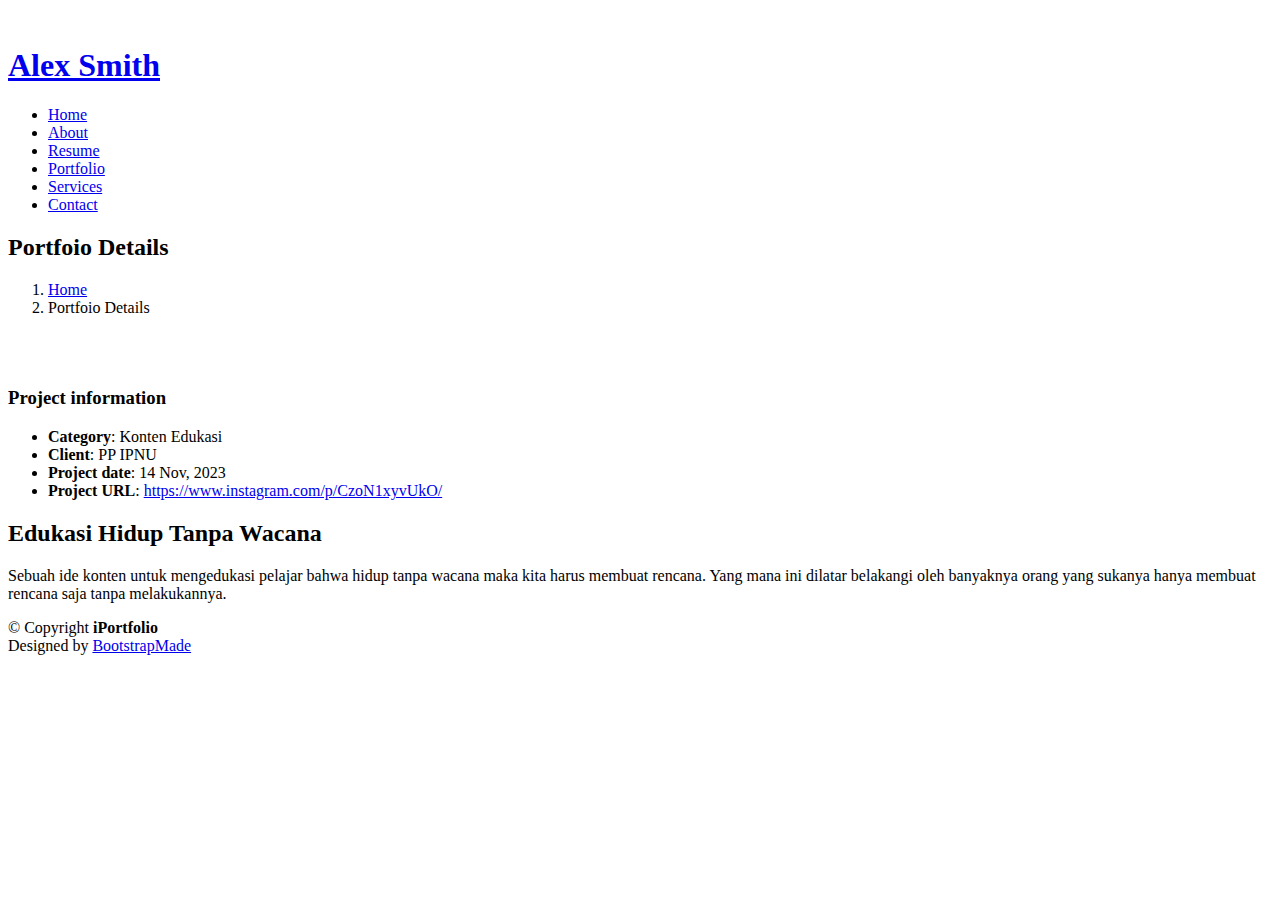
==== portfolio-details.html @ fff1fa2d "Add files via upload" ====
<!DOCTYPE html>
<html lang="en">

<head>
  <meta charset="utf-8">
  <meta content="width=device-width, initial-scale=1.0" name="viewport">

  <title>Portfolio Details - iPortfolio Bootstrap Template</title>
  <meta content="" name="description">
  <meta content="" name="keywords">

  <!-- Favicons -->
  <link href="assets/img/favicon.png" rel="icon">
  <link href="assets/img/apple-touch-icon.png" rel="apple-touch-icon">

  <!-- Google Fonts -->
  <link href="https://fonts.googleapis.com/css?family=Open+Sans:300,300i,400,400i,600,600i,700,700i|Raleway:300,300i,400,400i,500,500i,600,600i,700,700i|Poppins:300,300i,400,400i,500,500i,600,600i,700,700i" rel="stylesheet">

  <!-- Vendor CSS Files -->
  <link href="assets/vendor/aos/aos.css" rel="stylesheet">
  <link href="assets/vendor/bootstrap/css/bootstrap.min.css" rel="stylesheet">
  <link href="assets/vendor/bootstrap-icons/bootstrap-icons.css" rel="stylesheet">
  <link href="assets/vendor/boxicons/css/boxicons.min.css" rel="stylesheet">
  <link href="assets/vendor/glightbox/css/glightbox.min.css" rel="stylesheet">
  <link href="assets/vendor/swiper/swiper-bundle.min.css" rel="stylesheet">

  <!-- Template Main CSS File -->
  <link href="assets/css/style.css" rel="stylesheet">

  <!-- =======================================================
  * Template Name: iPortfolio
  * Updated: Mar 13 2024 with Bootstrap v5.3.3
  * Template URL: https://bootstrapmade.com/iportfolio-bootstrap-portfolio-websites-template/
  * Author: BootstrapMade.com
  * License: https://bootstrapmade.com/license/
  ======================================================== -->
</head>

<body>

  <!-- ======= Mobile nav toggle button ======= -->
  <i class="bi bi-list mobile-nav-toggle d-xl-none"></i>

  <!-- ======= Header ======= -->
  <header id="header">
    <div class="d-flex flex-column">

      <div class="profile">
        <img src="assets/img/profile-img.jpg" alt="" class="img-fluid rounded-circle">
        <h1 class="text-light"><a href="index.html">Alex Smith</a></h1>
        <div class="social-links mt-3 text-center">
          <a href="#" class="twitter"><i class="bx bxl-twitter"></i></a>
          <a href="#" class="facebook"><i class="bx bxl-facebook"></i></a>
          <a href="#" class="instagram"><i class="bx bxl-instagram"></i></a>
          <a href="#" class="google-plus"><i class="bx bxl-skype"></i></a>
          <a href="#" class="linkedin"><i class="bx bxl-linkedin"></i></a>
        </div>
      </div>

      <nav id="navbar" class="nav-menu navbar">
        <ul>
          <li><a href="#hero" class="nav-link scrollto active"><i class="bx bx-home"></i> <span>Home</span></a></li>
          <li><a href="#about" class="nav-link scrollto"><i class="bx bx-user"></i> <span>About</span></a></li>
          <li><a href="#resume" class="nav-link scrollto"><i class="bx bx-file-blank"></i> <span>Resume</span></a></li>
          <li><a href="#portfolio" class="nav-link scrollto"><i class="bx bx-book-content"></i> <span>Portfolio</span></a></li>
          <li><a href="#services" class="nav-link scrollto"><i class="bx bx-server"></i> <span>Services</span></a></li>
          <li><a href="#contact" class="nav-link scrollto"><i class="bx bx-envelope"></i> <span>Contact</span></a></li>
        </ul>
      </nav><!-- .nav-menu -->
    </div>
  </header><!-- End Header -->

  <main id="main">

    <!-- ======= Breadcrumbs ======= -->
    <section id="breadcrumbs" class="breadcrumbs">
      <div class="container">

        <div class="d-flex justify-content-between align-items-center">
          <h2>Portfoio Details</h2>
          <ol>
            <li><a href="index.html">Home</a></li>
            <li>Portfoio Details</li>
          </ol>
        </div>

      </div>
    </section><!-- End Breadcrumbs -->

    <!-- ======= Portfolio Details Section ======= -->
    <section id="portfolio-details" class="portfolio-details">
      <div class="container">

        <div class="row gy-4">

          <div class="col-lg-8">
            <div class="portfolio-details-slider swiper">
              <div class="swiper-wrapper align-items-center">

                <div class="swiper-slide">
                  <img src="assets/img/portfolio/edukasi1.jpg" alt="">
                </div>

                <div class="swiper-slide">
                  <img src="assets/img/portfolio/edukasi2.jpg" alt="">
                </div>

              </div>
              <div class="swiper-pagination"></div>
            </div>
          </div>

          <div class="col-lg-4">
            <div class="portfolio-info">
              <h3>Project information</h3>
              <ul>
                <li><strong>Category</strong>: Konten Edukasi</li>
                <li><strong>Client</strong>: PP IPNU</li>
                <li><strong>Project date</strong>: 14 Nov, 2023</li>
                <li><strong>Project URL</strong>: <a href="#">https://www.instagram.com/p/CzoN1xyvUkO/</a></li>
              </ul>
            </div>
            <div class="portfolio-description">
              <h2>Edukasi Hidup Tanpa Wacana</h2>
              <p>
                Sebuah ide konten untuk mengedukasi pelajar bahwa hidup tanpa wacana maka kita harus membuat rencana. Yang mana ini dilatar belakangi oleh banyaknya orang yang sukanya hanya membuat rencana saja tanpa melakukannya.
              </p>
            </div>
          </div>

        </div>

      </div>
    </section><!-- End Portfolio Details Section -->

  </main><!-- End #main -->

  <!-- ======= Footer ======= -->
  <footer id="footer">
    <div class="container">
      <div class="copyright">
        &copy; Copyright <strong><span>iPortfolio</span></strong>
      </div>
      <div class="credits">
        <!-- All the links in the footer should remain intact. -->
        <!-- You can delete the links only if you purchased the pro version. -->
        <!-- Licensing information: https://bootstrapmade.com/license/ -->
        <!-- Purchase the pro version with working PHP/AJAX contact form: https://bootstrapmade.com/iportfolio-bootstrap-portfolio-websites-template/ -->
        Designed by <a href="https://bootstrapmade.com/">BootstrapMade</a>
      </div>
    </div>
  </footer><!-- End  Footer -->

  <a href="#" class="back-to-top d-flex align-items-center justify-content-center"><i class="bi bi-arrow-up-short"></i></a>

  <!-- Vendor JS Files -->
  <script src="assets/vendor/purecounter/purecounter_vanilla.js"></script>
  <script src="assets/vendor/aos/aos.js"></script>
  <script src="assets/vendor/bootstrap/js/bootstrap.bundle.min.js"></script>
  <script src="assets/vendor/glightbox/js/glightbox.min.js"></script>
  <script src="assets/vendor/isotope-layout/isotope.pkgd.min.js"></script>
  <script src="assets/vendor/swiper/swiper-bundle.min.js"></script>
  <script src="assets/vendor/typed.js/typed.umd.js"></script>
  <script src="assets/vendor/waypoints/noframework.waypoints.js"></script>
  <script src="assets/vendor/php-email-form/validate.js"></script>

  <!-- Template Main JS File -->
  <script src="assets/js/main.js"></script>

</body>

</html>
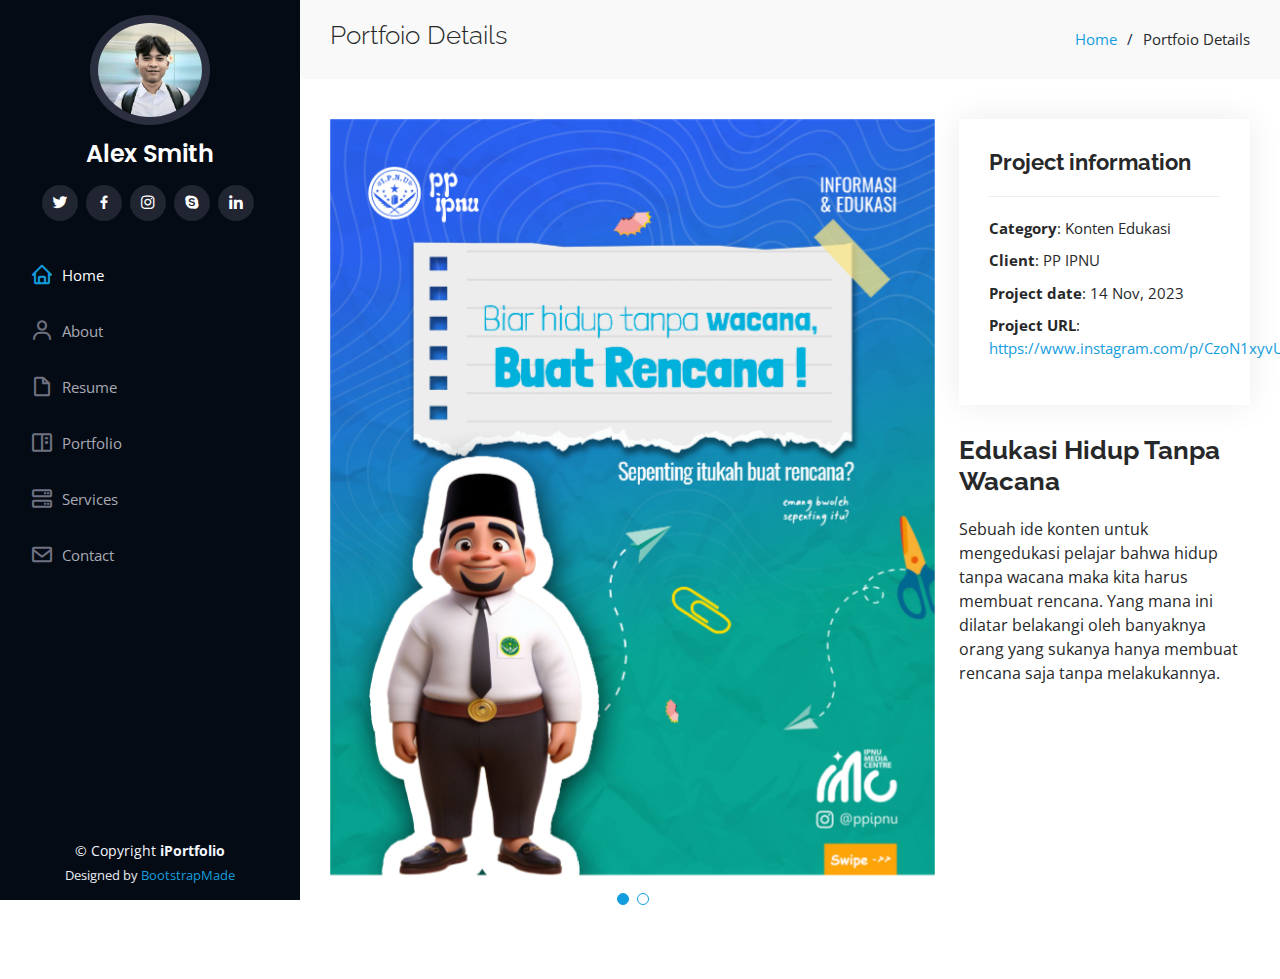
==== commit 62cd121b: "Update portfolio-details.html" ====
--- a/portfolio-details.html
+++ b/portfolio-details.html
@@ -46,7 +46,7 @@
     <div class="d-flex flex-column">
 
       <div class="profile">
-        <img src="assets/img/profile-img.jpg" alt="" class="img-fluid rounded-circle">
+        <img src="assets/img/profile2.jpg" alt="" class="img-fluid rounded-circle">
         <h1 class="text-light"><a href="index.html">Alex Smith</a></h1>
         <div class="social-links mt-3 text-center">
           <a href="#" class="twitter"><i class="bx bxl-twitter"></i></a>
@@ -169,4 +169,4 @@
 
 </body>
 
-</html>+</html>
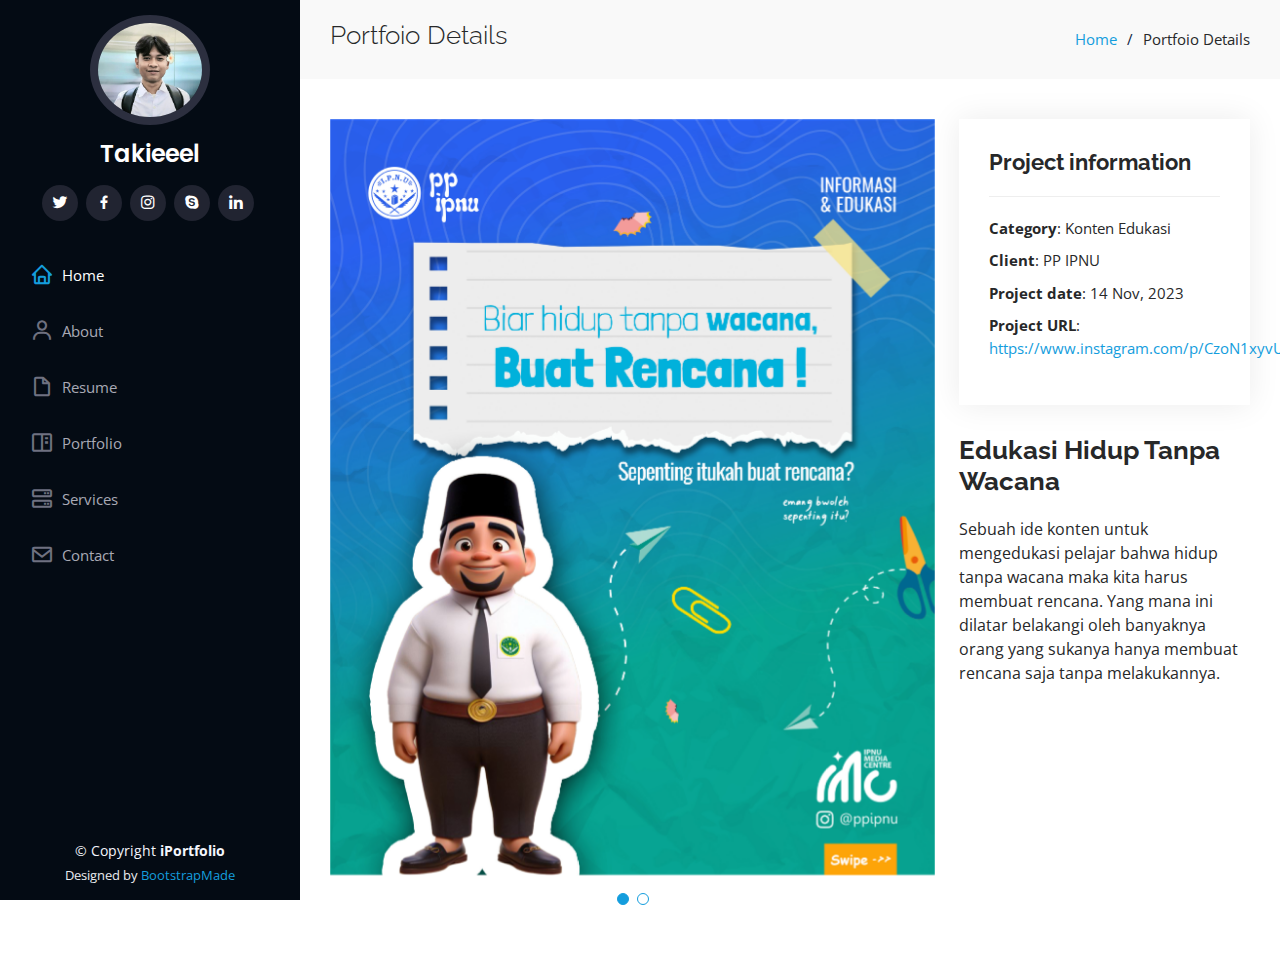
==== commit 2a553a41: "Update portfolio-details.html" ====
--- a/portfolio-details.html
+++ b/portfolio-details.html
@@ -47,7 +47,7 @@
 
       <div class="profile">
         <img src="assets/img/profile2.jpg" alt="" class="img-fluid rounded-circle">
-        <h1 class="text-light"><a href="index.html">Alex Smith</a></h1>
+        <h1 class="text-light"><a href="index.html">Takieeel</a></h1>
         <div class="social-links mt-3 text-center">
           <a href="#" class="twitter"><i class="bx bxl-twitter"></i></a>
           <a href="#" class="facebook"><i class="bx bxl-facebook"></i></a>
